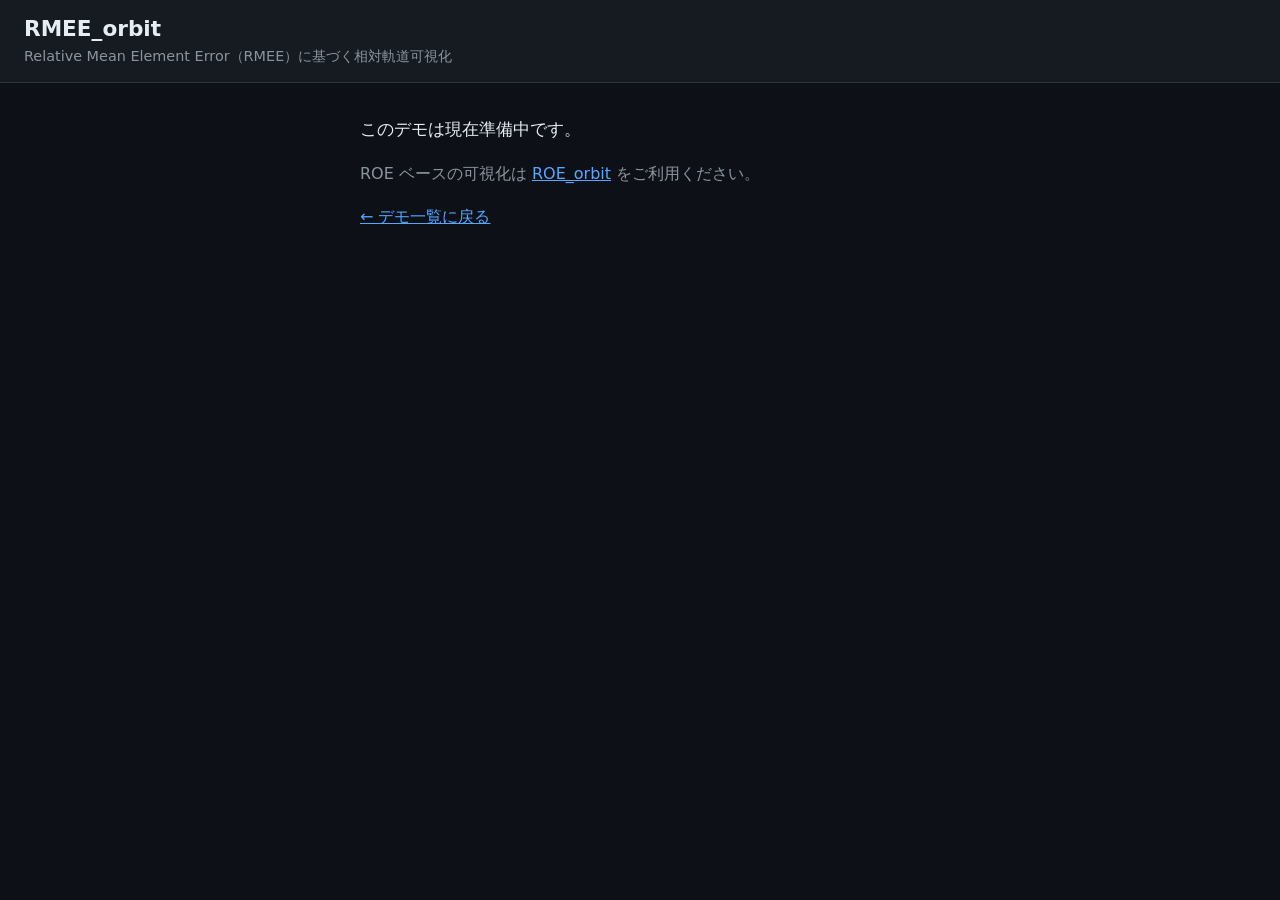
==== RMEE_orbit/index.html @ 610f853c "Reorganize demos into ROE_orbit/RMEE_orbit and update defaults Move the ROE visualizer under ROE_orb" ====
<!DOCTYPE html>
<html lang="ja">
<head>
  <meta charset="UTF-8">
  <meta name="viewport" content="width=device-width, initial-scale=1.0">
  <title>RMEE_orbit — 準備中</title>
  <link rel="stylesheet" href="style.css">
</head>
<body>
  <header class="app-header">
    <h1>RMEE_orbit</h1>
    <p class="subtitle">Relative Mean Element Error（RMEE）に基づく相対軌道可視化</p>
  </header>

  <main class="placeholder-main">
    <p class="placeholder-message">このデモは現在準備中です。</p>
    <p class="placeholder-hint">
      ROE ベースの可視化は
      <a href="../ROE_orbit/">ROE_orbit</a>
      をご利用ください。
    </p>
    <p><a href="../">← デモ一覧に戻る</a></p>
  </main>
</body>
</html>
---- RMEE_orbit/style.css ----
:root {
  --bg-deep: #0d1117;
  --bg-panel: #161b22;
  --border: #30363d;
  --text: #e6edf3;
  --text-muted: #8b949e;
  --accent: #58a6ff;
  --font-sans: "Segoe UI", "Hiragino Sans", "Hiragino Kaku Gothic ProN",
    "Yu Gothic UI", Meiryo, system-ui, sans-serif;
}

body {
  margin: 0;
  min-height: 100vh;
  font-family: var(--font-sans);
  background: var(--bg-deep);
  color: var(--text);
}

.app-header {
  padding: 1rem 1.5rem;
  border-bottom: 1px solid var(--border);
  background: var(--bg-panel);
}

.app-header h1 {
  margin: 0;
  font-size: 1.35rem;
}

.subtitle {
  margin: 0.35rem 0 0;
  font-size: 0.9rem;
  color: var(--text-muted);
}

.placeholder-main {
  max-width: 560px;
  margin: 2rem auto;
  padding: 0 1.5rem;
  line-height: 1.7;
}

.placeholder-message {
  font-size: 1.05rem;
}

.placeholder-hint {
  color: var(--text-muted);
}

a {
  color: var(--accent);
}
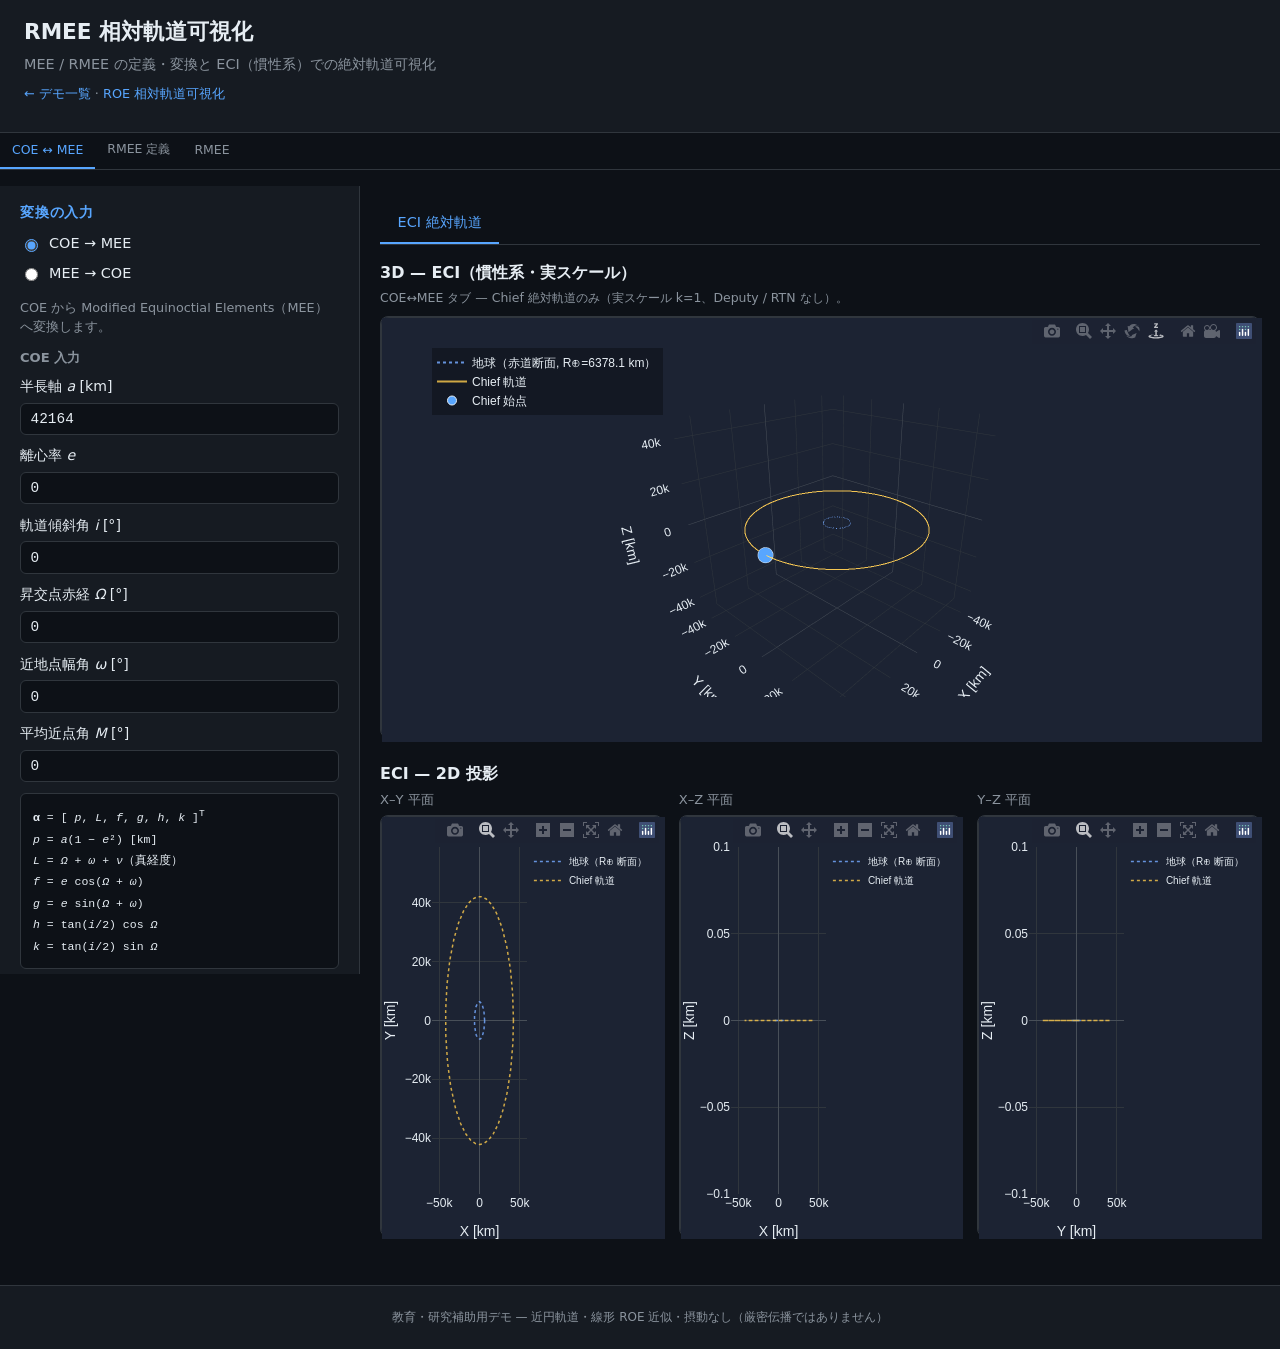
==== commit b27598a3: "RMEE デモを拡充し ROE デモの UI を更新 RMEE タブで MEE/RMEE 変換・ROE 出力・RTN/ECI プロットに対応し、COE↔MEE タブは実スケール ECI のみ表示。RO" ====
--- a/RMEE_orbit/index.html
+++ b/RMEE_orbit/index.html
@@ -3,23 +3,291 @@
 <head>
   <meta charset="UTF-8">
   <meta name="viewport" content="width=device-width, initial-scale=1.0">
-  <title>RMEE_orbit — 準備中</title>
-  <link rel="stylesheet" href="style.css">
+  <title>RMEE 相対軌道可視化</title>
+  <link rel="stylesheet" href="style.css?v=4">
+  <script src="https://cdn.plot.ly/plotly-2.27.0.min.js" defer></script>
+  <script src="main.js?v=13" defer></script>
 </head>
 <body>
   <header class="app-header">
-    <h1>RMEE_orbit</h1>
-    <p class="subtitle">Relative Mean Element Error（RMEE）に基づく相対軌道可視化</p>
+    <h1>RMEE 相対軌道可視化</h1>
+    <p class="subtitle">MEE / RMEE の定義・変換と ECI（慣性系）での絶対軌道可視化</p>
+    <p class="header-nav"><a href="../">← デモ一覧</a> · <a href="../ROE_orbit/">ROE 相対軌道可視化</a></p>
   </header>
 
-  <main class="placeholder-main">
-    <p class="placeholder-message">このデモは現在準備中です。</p>
-    <p class="placeholder-hint">
-      ROE ベースの可視化は
-      <a href="../ROE_orbit/">ROE_orbit</a>
-      をご利用ください。
-    </p>
-    <p><a href="../">← デモ一覧に戻る</a></p>
+  <nav class="mode-tabs" role="tablist" aria-label="表示モード">
+    <button type="button" class="mode-tab is-active" data-mode="coe-mee" role="tab">COE ↔ MEE</button>
+    <button type="button" class="mode-tab" data-mode="rmee-def" role="tab">RMEE 定義</button>
+    <button type="button" class="mode-tab" data-mode="rmee" role="tab">RMEE</button>
+  </nav>
+
+  <main class="app-layout">
+    <aside class="control-panel">
+      <!-- Tab 1: COE ↔ MEE -->
+      <div class="mode-panel" id="panel-coe-mee" role="tabpanel">
+        <section class="panel-section">
+          <h2>変換の入力</h2>
+          <div class="input-mode-options mode-options">
+            <label class="mode-option">
+              <input type="radio" name="coe-mee-input-mode" value="coe-to-mee" checked>
+              COE → MEE
+            </label>
+            <label class="mode-option">
+              <input type="radio" name="coe-mee-input-mode" value="mee-to-coe">
+              MEE → COE
+            </label>
+          </div>
+
+          <div id="coe-to-mee-panel">
+            <p class="section-hint">COE から Modified Equinoctial Elements（MEE）へ変換します。</p>
+
+            <h3 class="panel-subheading">COE 入力</h3>
+            <label class="field-label" for="chief-a">半長軸 <var>a</var> [km]</label>
+            <input type="number" id="chief-a" class="number-input chief-input" value="42164" min="1000" max="1000000" step="1">
+            <label class="field-label" for="chief-e">離心率 <var>e</var></label>
+            <input type="number" id="chief-e" class="number-input chief-input" value="0" min="0" max="0.9" step="0.000001">
+            <label class="field-label" for="chief-i">軌道傾斜角 <var>i</var> [°]</label>
+            <input type="number" id="chief-i" class="number-input chief-input" value="0" min="0" max="180" step="0.001">
+            <label class="field-label" for="chief-raan">昇交点赤経 <var>Ω</var> [°]</label>
+            <input type="number" id="chief-raan" class="number-input chief-input" value="0" min="0" max="360" step="0.01">
+            <label class="field-label" for="chief-argp">近地点幅角 <var>ω</var> [°]</label>
+            <input type="number" id="chief-argp" class="number-input chief-input" value="0" min="0" max="360" step="0.01">
+            <label class="field-label" for="chief-M">平均近点角 <var>M</var> [°]</label>
+            <input type="number" id="chief-M" class="number-input chief-input" value="0" min="0" max="360" step="0.001">
+
+            <div class="equations">
+              <p><strong>α</strong> = [ <var>p</var>, <var>L</var>, <var>f</var>, <var>g</var>, <var>h</var>, <var>k</var> ]<sup>T</sup></p>
+              <p><var>p</var> = <var>a</var>(1 − <var>e</var>²) [km]</p>
+              <p><var>L</var> = <var>Ω</var> + <var>ω</var> + <var>ν</var>（真経度）</p>
+              <p><var>f</var> = <var>e</var> cos(<var>Ω</var> + <var>ω</var>)</p>
+              <p><var>g</var> = <var>e</var> sin(<var>Ω</var> + <var>ω</var>)</p>
+              <p><var>h</var> = tan(<var>i</var>/2) cos <var>Ω</var></p>
+              <p><var>k</var> = tan(<var>i</var>/2) sin <var>Ω</var></p>
+            </div>
+          </div>
+
+          <div id="mee-to-coe-panel" hidden>
+            <p class="section-hint">MEE を直接入力し、古典軌道要素 COE へ逆変換します。</p>
+            <div data-mee-group="conv-mee"></div>
+          </div>
+        </section>
+
+        <section class="panel-section">
+          <h2>変換結果</h2>
+          <div id="coe-mee-result-mee" class="result-stack">
+            <div class="result-block">
+              <p class="result-block__title">MEE α = [ <var>p</var>, <var>L</var>, <var>f</var>, <var>g</var>, <var>h</var>, <var>k</var> ]</p>
+              <ul class="result-list" id="list-coe-mee-mee"></ul>
+            </div>
+          </div>
+          <div id="coe-mee-result-coe" class="result-stack" hidden>
+            <div class="result-block">
+              <p class="result-block__title">COE（MEE から逆変換）</p>
+              <ul class="result-list" id="list-coe-mee-coe"></ul>
+            </div>
+          </div>
+        </section>
+      </div>
+
+      <!-- Tab 2: RMEE definition -->
+      <div class="mode-panel" id="panel-rmee-def" role="tabpanel" hidden>
+        <section class="panel-section">
+          <h2>RMEE の定義</h2>
+          <p class="section-hint">
+            δ<strong>α</strong> = <strong>α</strong><sub>d</sub> − <strong>α</strong><sub>c</sub>。
+            第1成分のみ δ<var>p</var>/<var>p</var><sub>c</sub> と正規化します。
+          </p>
+          <div class="equations">
+            <p>δ<strong>α</strong> = [ δ<var>p</var>/<var>p</var><sub>c</sub>, δ<var>L</var>, δ<var>f</var>, δ<var>g</var>, δ<var>h</var>, δ<var>k</var> ]<sup>T</sup></p>
+            <p>δ<var>p</var>/<var>p</var><sub>c</sub> = (<var>p</var><sub>d</sub> − <var>p</var><sub>c</sub>) / <var>p</var><sub>c</sub></p>
+            <p>δ<var>L</var> = <var>L</var><sub>d</sub> − <var>L</var><sub>c</sub></p>
+            <p>δ<var>f</var> = <var>f</var><sub>d</sub> − <var>f</var><sub>c</sub></p>
+            <p>δ<var>g</var> = <var>g</var><sub>d</sub> − <var>g</var><sub>c</sub></p>
+            <p>δ<var>h</var> = <var>h</var><sub>d</sub> − <var>h</var><sub>c</sub></p>
+            <p>δ<var>k</var> = <var>k</var><sub>d</sub> − <var>k</var><sub>c</sub></p>
+          </div>
+        </section>
+        <section class="panel-section">
+          <h2>例（Chief / Deputy → RMEE）</h2>
+          <div class="result-stack" id="result-rmee-def"></div>
+        </section>
+      </div>
+
+      <!-- Tab 3: RMEE -->
+      <div class="mode-panel" id="panel-rmee" role="tabpanel" hidden>
+        <section class="panel-section">
+          <h2>1. Chief の定義</h2>
+          <div class="input-mode-options mode-options">
+            <label class="mode-option">
+              <input type="radio" name="chief-def-mode" value="coe" checked>
+              1−1. COE で定義
+            </label>
+            <label class="mode-option">
+              <input type="radio" name="chief-def-mode" value="mee">
+              1−2. MEE で定義
+            </label>
+          </div>
+
+          <div id="chief-def-coe-panel">
+            <label class="field-label" for="rmee-chief-a">半長軸 <var>a</var> [km]</label>
+            <input type="number" id="rmee-chief-a" class="number-input rmee-chief-coe-input" value="42164" min="1000" max="1000000" step="1">
+            <label class="field-label" for="rmee-chief-e">離心率 <var>e</var></label>
+            <input type="number" id="rmee-chief-e" class="number-input rmee-chief-coe-input" value="0" min="0" max="0.9" step="0.000001">
+            <label class="field-label" for="rmee-chief-i">軌道傾斜角 <var>i</var> [°]</label>
+            <input type="number" id="rmee-chief-i" class="number-input rmee-chief-coe-input" value="0" min="0" max="180" step="0.001">
+            <label class="field-label" for="rmee-chief-raan">昇交点赤経 <var>Ω</var> [°]</label>
+            <input type="number" id="rmee-chief-raan" class="number-input rmee-chief-coe-input" value="0" min="0" max="360" step="0.01">
+            <label class="field-label" for="rmee-chief-argp">近地点幅角 <var>ω</var> [°]</label>
+            <input type="number" id="rmee-chief-argp" class="number-input rmee-chief-coe-input" value="0" min="0" max="360" step="0.01">
+            <label class="field-label" for="rmee-chief-M">平均近点角 <var>M</var> [°]</label>
+            <input type="number" id="rmee-chief-M" class="number-input rmee-chief-coe-input" value="0" min="0" max="360" step="0.001">
+          </div>
+
+          <div id="chief-def-mee-panel" hidden>
+            <div data-mee-group="chief-mee"></div>
+          </div>
+        </section>
+
+        <section class="panel-section">
+          <h2>2. Deputy の定義</h2>
+          <div class="input-mode-options mode-options">
+            <label class="mode-option">
+              <input type="radio" name="deputy-def-mode" value="coe" checked>
+              2−1. COE で定義
+            </label>
+            <label class="mode-option">
+              <input type="radio" name="deputy-def-mode" value="mee">
+              2−2. MEE で定義
+            </label>
+            <label class="mode-option">
+              <input type="radio" name="deputy-def-mode" value="rmee">
+              2−3. RMEE で定義
+            </label>
+          </div>
+
+          <div id="deputy-def-coe-panel">
+            <label class="field-label" for="deputy-a">Deputy 半長軸 <var>a</var><sub>d</sub> [km]</label>
+            <input type="number" id="deputy-a" class="number-input deputy-input" value="42165" min="1000" max="1000000" step="1">
+            <label class="field-label" for="deputy-e">Deputy 離心率 <var>e</var><sub>d</sub></label>
+            <input type="number" id="deputy-e" class="number-input deputy-input" value="0.000237" min="0" max="0.9" step="0.000001">
+            <label class="field-label" for="deputy-i">Deputy 軌道傾斜角 <var>i</var><sub>d</sub> [°]</label>
+            <input type="number" id="deputy-i" class="number-input deputy-input" value="0.0407" min="0" max="180" step="0.001">
+            <label class="field-label" for="deputy-raan">Deputy 昇交点赤経 <var>Ω</var><sub>d</sub> [°]</label>
+            <input type="number" id="deputy-raan" class="number-input deputy-input" value="0" min="0" max="360" step="0.01">
+            <label class="field-label" for="deputy-argp">Deputy 近地点幅角 <var>ω</var><sub>d</sub> [°]</label>
+            <input type="number" id="deputy-argp" class="number-input deputy-input" value="0" min="0" max="360" step="0.01">
+            <label class="field-label" for="deputy-M">Deputy 平均近点角 <var>M</var><sub>d</sub> [°]</label>
+            <input type="number" id="deputy-M" class="number-input deputy-input" value="0.1359" min="0" max="360" step="0.001">
+          </div>
+
+          <div id="deputy-def-mee-panel" hidden>
+            <div data-mee-group="deputy-mee"></div>
+          </div>
+
+          <div id="deputy-def-rmee-panel" hidden>
+            <p class="section-hint">Chief MEE に対する相対量 δ<strong>α</strong> を直接入力します。</p>
+            <div data-rmee-group="deputy-rmee"></div>
+          </div>
+        </section>
+
+        <section class="panel-section">
+          <h2>変換結果</h2>
+          <div class="result-stack" id="result-rmee"></div>
+        </section>
+      </div>
+
+      <section class="panel-section" id="orbit-display-section" hidden>
+        <h2>軌道表示</h2>
+        <p class="section-hint">
+          δλ(<var>t</var>) = δλ<sub>0</sub> − (3/2)<var>n</var>·δ<var>a</var>·<var>t</var>（ROE 線形近似、Δa = 0 のとき各周は閉曲線）。
+        </p>
+        <label class="field-label" for="num-drift-orbits">表示軌道周回数</label>
+        <div class="roe-header">
+          <input type="range" id="num-drift-orbits" class="roe-slider" min="1" max="20" step="1" value="5">
+          <output id="val-num-drift-orbits" for="num-drift-orbits">5</output>
+        </div>
+        <label class="checkbox-label">
+          <input type="checkbox" id="show-single-orbit-ref" checked>
+          参考: δλ 固定の 1 周（閉曲線）を重ね表示
+        </label>
+        <p class="drift-rate" id="drift-rate-display"></p>
+      </section>
+    </aside>
+
+    <div class="plot-area">
+      <nav class="view-tabs" id="view-tabs" role="tablist" aria-label="表示座標系">
+        <button type="button" class="view-tab" data-view="rtn" role="tab" id="view-tab-rtn" aria-selected="false" aria-controls="view-panel-rtn" tabindex="-1">
+          RTN 相対軌道
+        </button>
+        <button type="button" class="view-tab is-active" data-view="eci" role="tab" id="view-tab-eci" aria-selected="true" aria-controls="view-panel-eci">
+          ECI 絶対軌道
+        </button>
+      </nav>
+
+      <div class="view-panel" id="view-panel-rtn" role="tabpanel" aria-labelledby="view-tab-rtn" hidden>
+        <section class="plot-block plot-block--main">
+          <h2 class="plot-title">3D — RTN 相対軌道</h2>
+          <p class="plot-caption" id="plot-3d-caption">
+            横軸: T、縦軸: R、奥行き: N [km]（chief は原点）。● 始点（u≈0）、■ 終点。
+          </p>
+          <div id="plot-3d" class="plot-container"></div>
+        </section>
+        <section class="plot-block plot-block--projections">
+          <h2 class="plot-title">RTN — 2D 投影</h2>
+          <div class="projection-grid">
+            <div class="projection-cell">
+              <h3>T–R 平面</h3>
+              <div id="plot-tr" class="plot-container plot-container--small"></div>
+            </div>
+            <div class="projection-cell">
+              <h3>T–N 平面</h3>
+              <div id="plot-tn" class="plot-container plot-container--small"></div>
+            </div>
+            <div class="projection-cell">
+              <h3>R–N 平面</h3>
+              <div id="plot-rn" class="plot-container plot-container--small"></div>
+            </div>
+          </div>
+        </section>
+      </div>
+
+      <div class="view-panel is-active" id="view-panel-eci" role="tabpanel" aria-labelledby="view-tab-eci">
+        <section class="plot-block plot-block--eci">
+          <h2 class="plot-title" id="plot-eci-title">3D — ECI（慣性系・実スケール）</h2>
+          <div id="eci-exaggeration-section" hidden>
+            <label class="field-label" for="eci-exaggeration">表示用誇張倍率 <var>k</var> = 10<sup>n</sup></label>
+            <div class="roe-header">
+              <input type="range" id="eci-exaggeration" class="roe-slider" min="0" max="4" step="1" value="3">
+              <output id="val-eci-exaggeration" for="eci-exaggeration">1000</output>
+            </div>
+            <p class="section-hint plot-hint--eci">n=0 → k=1（実スケール）、n=4 → k=10000。初期値 k=1000。</p>
+          </div>
+          <p class="plot-caption" id="plot-eci-caption"></p>
+          <div id="plot-eci-3d" class="plot-container"></div>
+        </section>
+        <section class="plot-block plot-block--projections">
+          <h2 class="plot-title" id="plot-eci-proj-title">ECI — 2D 投影</h2>
+          <div class="projection-grid">
+            <div class="projection-cell">
+              <h3>X–Y 平面</h3>
+              <div id="plot-eci-xy" class="plot-container plot-container--small"></div>
+            </div>
+            <div class="projection-cell">
+              <h3>X–Z 平面</h3>
+              <div id="plot-eci-xz" class="plot-container plot-container--small"></div>
+            </div>
+            <div class="projection-cell">
+              <h3>Y–Z 平面</h3>
+              <div id="plot-eci-yz" class="plot-container plot-container--small"></div>
+            </div>
+          </div>
+        </section>
+      </div>
+    </div>
   </main>
+
+  <footer class="app-footer">
+    <p>教育・研究補助用デモ — 近円軌道・線形 ROE 近似・摂動なし（厳密伝播ではありません）</p>
+  </footer>
 </body>
 </html>
--- a/RMEE_orbit/style.css
+++ b/RMEE_orbit/style.css
@@ -1,12 +1,25 @@
+/* RMEE 相対軌道可視化 — 研究デモ向けダークテーマ */
+
 :root {
   --bg-deep: #0d1117;
   --bg-panel: #161b22;
+  --bg-elevated: #1c2333;
   --border: #30363d;
   --text: #e6edf3;
   --text-muted: #8b949e;
   --accent: #58a6ff;
+  --accent-dim: #388bfd66;
+  --chief-color: #f0c14b;
+  --deputy-color: #3fb950;
   --font-sans: "Segoe UI", "Hiragino Sans", "Hiragino Kaku Gothic ProN",
     "Yu Gothic UI", Meiryo, system-ui, sans-serif;
+  --font-mono: "SF Mono", "Cascadia Code", "Consolas", monospace;
+}
+
+*,
+*::before,
+*::after {
+  box-sizing: border-box;
 }
 
 body {
@@ -15,6 +28,7 @@
   font-family: var(--font-sans);
   background: var(--bg-deep);
   color: var(--text);
+  line-height: 1.5;
 }
 
 .app-header {
@@ -34,21 +48,392 @@
   color: var(--text-muted);
 }
 
-.placeholder-main {
-  max-width: 560px;
-  margin: 2rem auto;
-  padding: 0 1.5rem;
-  line-height: 1.7;
-}
-
-.placeholder-message {
-  font-size: 1.05rem;
-}
-
-.placeholder-hint {
-  color: var(--text-muted);
-}
-
-a {
+.header-nav {
+  margin-top: 0.5rem;
+  font-size: 0.8rem;
+  color: var(--text-muted);
+}
+
+.header-nav a {
   color: var(--accent);
-}
+  text-decoration: none;
+}
+
+.header-nav a:hover {
+  text-decoration: underline;
+}
+
+.app-layout {
+  display: grid;
+  grid-template-columns: minmax(300px, 360px) 1fr;
+  min-height: calc(100vh - 7rem);
+}
+
+@media (max-width: 960px) {
+  .app-layout {
+    grid-template-columns: 1fr;
+  }
+}
+
+.control-panel {
+  padding: 1rem 1.25rem 2rem;
+  background: var(--bg-panel);
+  border-right: 1px solid var(--border);
+  overflow-y: auto;
+  max-height: calc(100vh - 7rem);
+}
+
+.mode-tabs {
+  display: flex;
+  flex-wrap: wrap;
+  gap: 0;
+  margin-bottom: 1rem;
+  border-bottom: 1px solid var(--border);
+}
+
+.mode-tab {
+  margin: 0;
+  padding: 0.55rem 0.75rem;
+  font-family: inherit;
+  font-size: 0.78rem;
+  font-weight: 500;
+  color: var(--text-muted);
+  background: transparent;
+  border: none;
+  border-bottom: 2px solid transparent;
+  cursor: pointer;
+}
+
+.mode-tab.is-active {
+  color: var(--accent);
+  border-bottom-color: var(--accent);
+}
+
+.mode-panel[hidden] {
+  display: none;
+}
+
+.panel-section {
+  margin-bottom: 1.25rem;
+}
+
+.panel-section h2 {
+  margin: 0 0 0.65rem;
+  font-size: 0.85rem;
+  font-weight: 600;
+  text-transform: uppercase;
+  letter-spacing: 0.06em;
+  color: var(--accent);
+}
+
+.section-hint {
+  margin: 0 0 0.75rem;
+  font-size: 0.8rem;
+  color: var(--text-muted);
+}
+
+.field-label {
+  display: block;
+  margin-bottom: 0.35rem;
+  font-size: 0.88rem;
+}
+
+.number-input {
+  width: 100%;
+  margin-bottom: 0.6rem;
+  padding: 0.45rem 0.6rem;
+  font-family: var(--font-mono);
+  font-size: 0.9rem;
+  color: var(--text);
+  background: var(--bg-deep);
+  border: 1px solid var(--border);
+  border-radius: 6px;
+}
+
+.number-input:focus {
+  outline: none;
+  border-color: var(--accent);
+  box-shadow: 0 0 0 2px var(--accent-dim);
+}
+
+.panel-subheading {
+  margin: 0.75rem 0 0.5rem;
+  font-size: 0.82rem;
+  font-weight: 600;
+  color: var(--text-muted);
+}
+
+.mode-options {
+  display: flex;
+  flex-direction: column;
+  gap: 0.5rem;
+  margin-bottom: 0.5rem;
+}
+
+.mode-option {
+  display: flex;
+  align-items: center;
+  gap: 0.5rem;
+  font-size: 0.9rem;
+  cursor: pointer;
+}
+
+.mode-option input {
+  accent-color: var(--accent);
+}
+
+.input-mode-options {
+  margin-bottom: 0.85rem;
+}
+
+.chief-input,
+.deputy-input {
+  margin-bottom: 0.65rem;
+}
+
+.result-stack {
+  display: flex;
+  flex-direction: column;
+  gap: 0.75rem;
+}
+
+.result-block {
+  padding: 0.65rem 0.75rem;
+  background: var(--bg-deep);
+  border: 1px solid var(--border);
+  border-radius: 6px;
+}
+
+.result-block__title {
+  margin: 0 0 0.5rem;
+  font-size: 0.78rem;
+  font-weight: 600;
+  color: var(--accent);
+  line-height: 1.4;
+}
+
+.result-list {
+  margin: 0;
+  padding: 0;
+  list-style: none;
+  font-family: var(--font-mono);
+  font-size: 0.82rem;
+  line-height: 1.55;
+}
+
+.result-list li {
+  display: grid;
+  grid-template-columns: 3.5rem 1fr auto;
+  gap: 0.5rem;
+  align-items: baseline;
+  padding: 0.28rem 0;
+  border-bottom: 1px solid rgba(48, 54, 61, 0.55);
+}
+
+.result-list li:last-child {
+  border-bottom: none;
+}
+
+.result-label {
+  color: var(--text-muted);
+}
+
+.result-value {
+  color: var(--text);
+  font-weight: 500;
+}
+
+.result-unit {
+  color: var(--text-muted);
+  font-size: 0.75rem;
+}
+
+.equations {
+  padding: 0.65rem 0.75rem;
+  background: var(--bg-deep);
+  border: 1px solid var(--border);
+  border-radius: 6px;
+  font-family: var(--font-mono);
+  font-size: 0.72rem;
+  line-height: 1.65;
+}
+
+.equations p {
+  margin: 0.15rem 0;
+}
+
+.roe-header {
+  display: flex;
+  justify-content: space-between;
+  align-items: baseline;
+  margin-bottom: 0.35rem;
+}
+
+.roe-header output {
+  font-family: var(--font-mono);
+  font-size: 0.8rem;
+  color: var(--deputy-color);
+  min-width: 3em;
+  text-align: right;
+}
+
+.roe-slider {
+  width: 100%;
+  height: 6px;
+  accent-color: var(--accent);
+  cursor: pointer;
+}
+
+.checkbox-label {
+  display: flex;
+  align-items: center;
+  gap: 0.45rem;
+  margin: 0.65rem 0;
+  font-size: 0.85rem;
+  cursor: pointer;
+}
+
+.checkbox-label input {
+  accent-color: var(--accent);
+}
+
+.drift-rate {
+  margin: 0.5rem 0 0;
+  padding: 0.5rem 0.65rem;
+  font-family: var(--font-mono);
+  font-size: 0.72rem;
+  line-height: 1.5;
+  color: var(--text-muted);
+  background: var(--bg-deep);
+  border: 1px solid var(--border);
+  border-radius: 6px;
+  white-space: pre-wrap;
+}
+
+.drift-rate--warn {
+  color: #f0c14b;
+  border-color: rgba(240, 193, 75, 0.35);
+}
+
+.plot-area {
+  padding: 1rem 1.25rem 1.5rem;
+  overflow-y: auto;
+  background: var(--bg-deep);
+}
+
+.view-tabs {
+  display: flex;
+  gap: 0;
+  margin-bottom: 1rem;
+  border-bottom: 1px solid var(--border);
+}
+
+.view-tab {
+  margin: 0;
+  padding: 0.65rem 1.1rem;
+  font-family: inherit;
+  font-size: 0.9rem;
+  font-weight: 500;
+  color: var(--text-muted);
+  background: transparent;
+  border: none;
+  border-bottom: 2px solid transparent;
+  cursor: pointer;
+  transition: color 0.15s ease, border-color 0.15s ease;
+}
+
+.view-tab:hover {
+  color: var(--text);
+}
+
+.view-tab.is-active {
+  color: var(--accent);
+  border-bottom-color: var(--accent);
+}
+
+.view-tab:focus-visible {
+  outline: none;
+  box-shadow: inset 0 0 0 2px var(--accent-dim);
+}
+
+.view-panel[hidden] {
+  display: none;
+}
+
+.plot-hint--eci {
+  margin: 0 0 0.5rem;
+  font-size: 0.78rem;
+  color: var(--text-muted);
+}
+
+.plot-title {
+  margin: 0 0 0.25rem;
+  font-size: 1rem;
+  font-weight: 600;
+}
+
+.plot-caption {
+  margin: 0 0 0.5rem;
+  font-size: 0.78rem;
+  color: var(--text-muted);
+}
+
+.plot-container {
+  width: 100%;
+  min-height: 420px;
+  background: var(--bg-elevated);
+  border: 1px solid var(--border);
+  border-radius: 8px;
+}
+
+.plot-container--small {
+  min-height: 260px;
+}
+
+.plot-block {
+  margin-bottom: 1.5rem;
+}
+
+.plot-subtitle {
+  margin: 0 0 0.4rem;
+  font-size: 0.85rem;
+  font-weight: 500;
+  color: var(--text-muted);
+}
+
+.projection-grid {
+  display: grid;
+  grid-template-columns: repeat(3, 1fr);
+  gap: 1rem;
+}
+
+@media (max-width: 1200px) {
+  .projection-grid {
+    grid-template-columns: 1fr;
+  }
+}
+
+.projection-cell h3,
+.projection-cell h4 {
+  margin: 0 0 0.35rem;
+  font-size: 0.82rem;
+  font-weight: 500;
+  color: var(--text-muted);
+}
+
+.app-footer {
+  padding: 0.65rem 1.5rem;
+  border-top: 1px solid var(--border);
+  background: var(--bg-panel);
+  font-size: 0.75rem;
+  color: var(--text-muted);
+  text-align: center;
+}
+
+var {
+  font-style: italic;
+}
+
+sub {
+  font-size: 0.75em;
+}
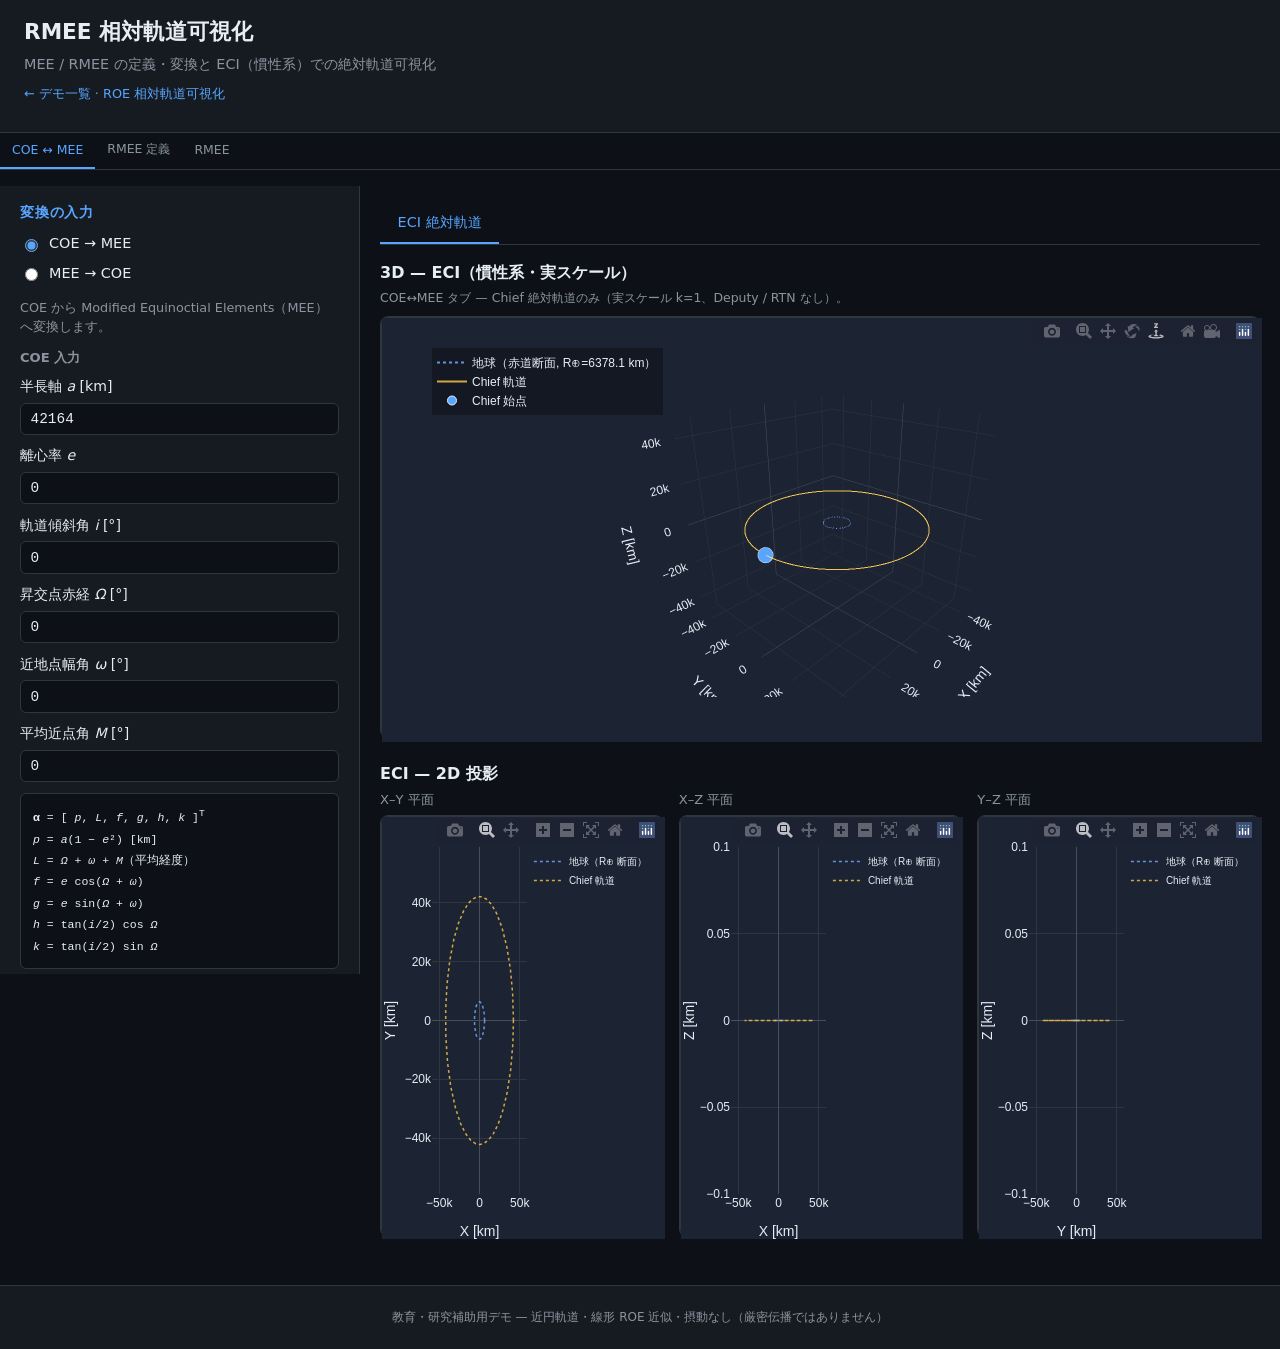
==== commit 8eb5e961: "MEE の L を平均経度 L = Ω + ω + M で定義するよう変更 真近点角 ν 経由の変換をやめ、COE↔MEE 変換を M から直接行う。  Co-authored-by: Cursor " ====
--- a/RMEE_orbit/index.html
+++ b/RMEE_orbit/index.html
@@ -6,7 +6,7 @@
   <title>RMEE 相対軌道可視化</title>
   <link rel="stylesheet" href="style.css?v=4">
   <script src="https://cdn.plot.ly/plotly-2.27.0.min.js" defer></script>
-  <script src="main.js?v=13" defer></script>
+  <script src="main.js?v=14" defer></script>
 </head>
 <body>
   <header class="app-header">
@@ -58,7 +58,7 @@
             <div class="equations">
               <p><strong>α</strong> = [ <var>p</var>, <var>L</var>, <var>f</var>, <var>g</var>, <var>h</var>, <var>k</var> ]<sup>T</sup></p>
               <p><var>p</var> = <var>a</var>(1 − <var>e</var>²) [km]</p>
-              <p><var>L</var> = <var>Ω</var> + <var>ω</var> + <var>ν</var>（真経度）</p>
+              <p><var>L</var> = <var>Ω</var> + <var>ω</var> + <var>M</var>（平均経度）</p>
               <p><var>f</var> = <var>e</var> cos(<var>Ω</var> + <var>ω</var>)</p>
               <p><var>g</var> = <var>e</var> sin(<var>Ω</var> + <var>ω</var>)</p>
               <p><var>h</var> = tan(<var>i</var>/2) cos <var>Ω</var></p>
